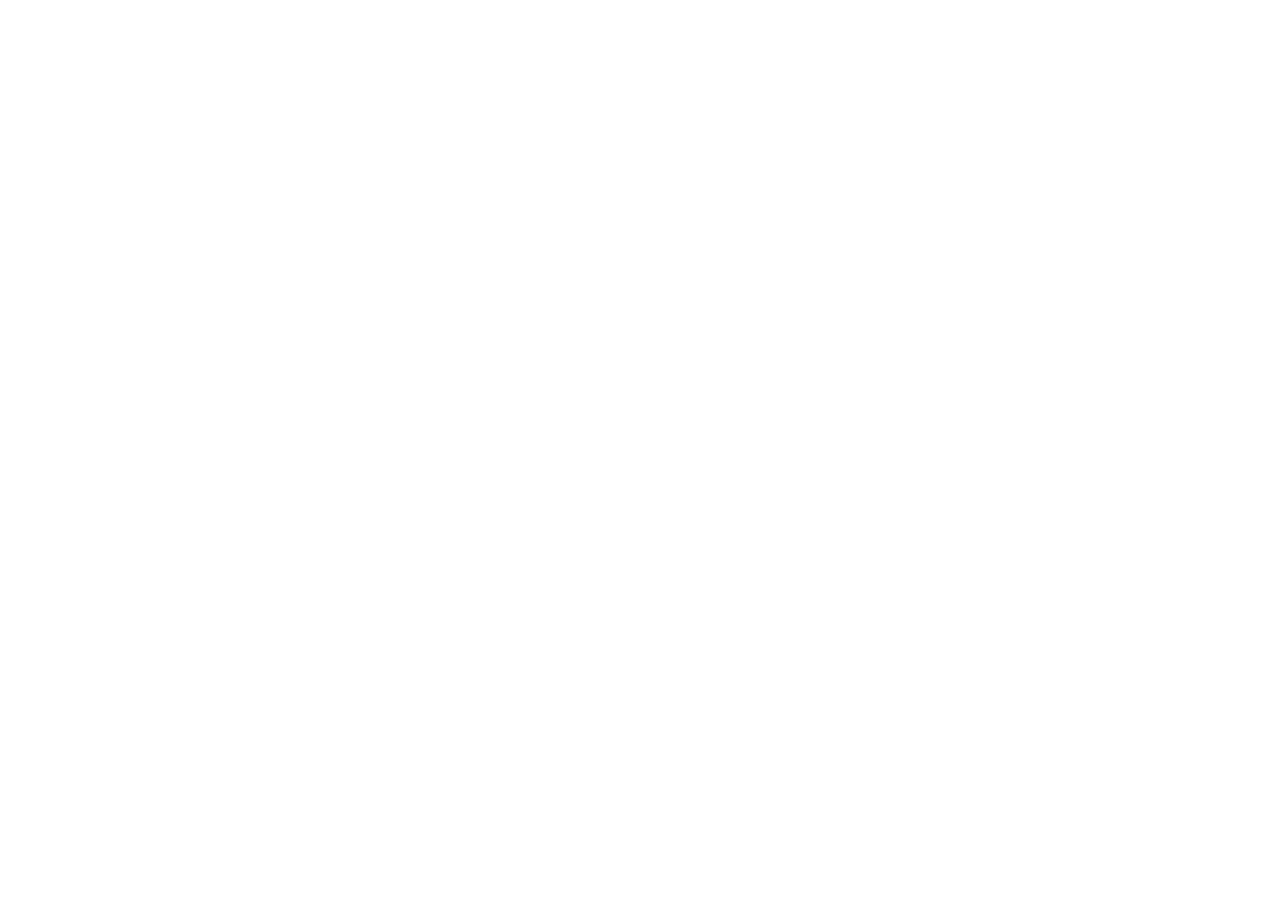
==== index.html @ d002d302 "feat: :sparkles: Se inicia la maquetacion de la página web" ====
<!DOCTYPE html>
<html lang="es">
<head>
    <meta charset="UTF-8">
    <meta name="viewport" content="width=device-width, initial-scale=1.0">
    <title>RESTAURANTE EL BUEN SAZÓN</title>
</head>
<body>
    
</body>
</html>
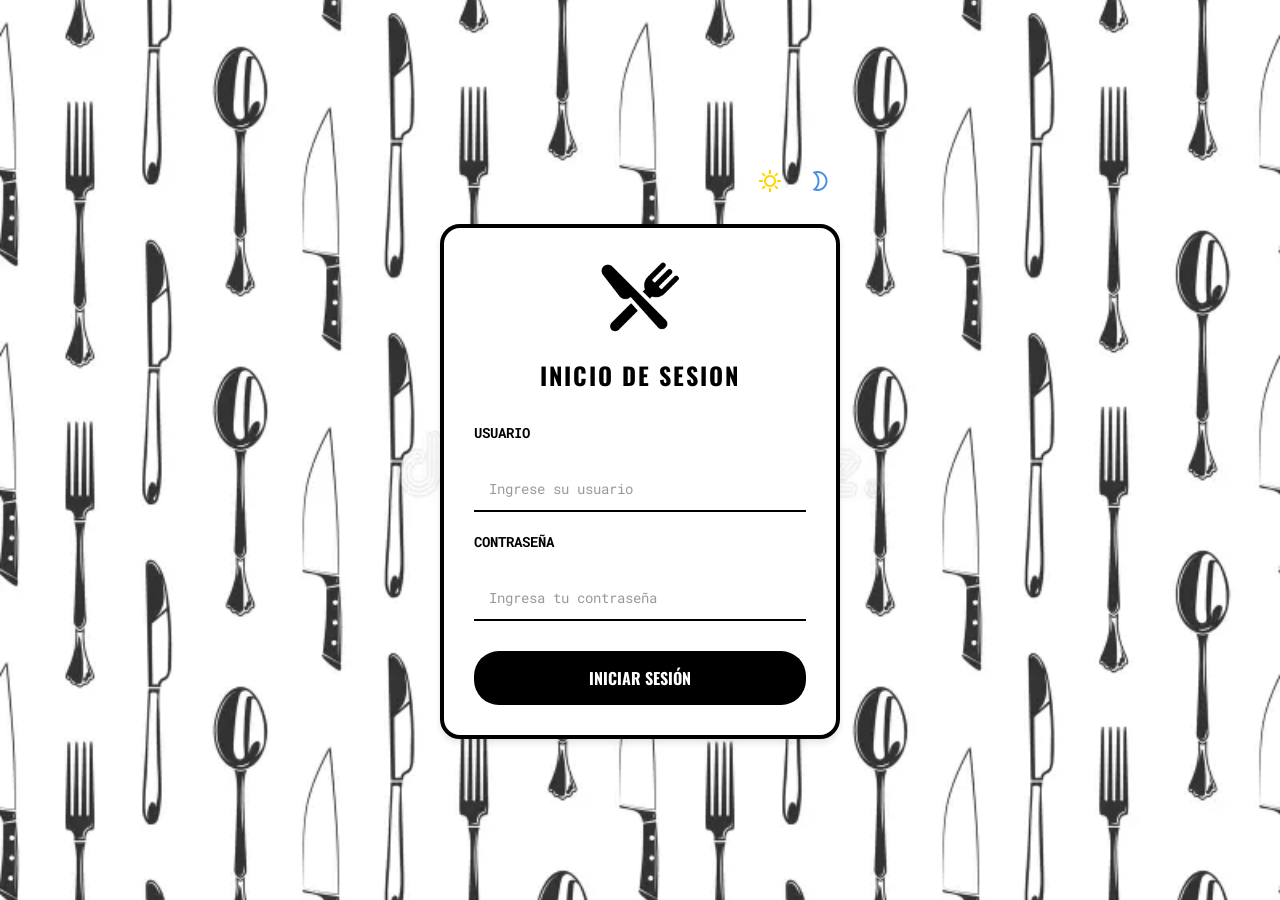
==== commit f1e3e256: "refactor: :fire: Se quito el archivo index.html y se cambio el archivo login.html a index.html" ====
--- a/index.html
+++ b/index.html
@@ -1,11 +1,50 @@
 <!DOCTYPE html>
 <html lang="es">
+
 <head>
     <meta charset="UTF-8">
     <meta name="viewport" content="width=device-width, initial-scale=1.0">
-    <title>RESTAURANTE EL BUEN SAZÓN</title>
+
+    <link rel="stylesheet" href="https://fonts.googleapis.com/css2?family=Material+Symbols+Outlined" />
+    <link rel="stylesheet" href="./css/sytle.css">
+    <link rel="stylesheet" href="./css/layout.css">
+    <link rel="stylesheet" href="./css/login.css">
+    
+    <title>El Buen Sazón - Login</title>
 </head>
+
 <body>
+    <section class="contenedor">
+        <div class="contenido">
+            <div class="icono-claro-oscuro">
+                <button type="button" id="btnClaro">
+                    <span class="material-symbols-outlined">sunny</span>
+                </button>
+                <button type="button" id="btnOscuro">
+                    <span class="material-symbols-outlined">mode_night</span>
+                </button>
+            </div>
+            <div class="contenido__login">
+                <div class="login__logo">
+                    <img src="./icon/utensilios.png" alt="icono-utensilios">
+                    <h1>INICIO DE SESION</h1>
+                </div>
+                <div class="login__formulario">
+                    <form class="formulario__login">
+                        <!-- Formulario -->
+                        <label>USUARIO</label>
+                        <input type="text" placeholder="Ingrese su usuario" id="usuario__login" required>
     
+                        <label>CONTRASEÑA</label>
+                        <input type="password" placeholder="Ingresa tu contraseña" id="contrasenia__login" required>
+    
+                        <button type="submit" id="btnIniciarSesion">Iniciar Sesión</button>
+                    </form>
+                </div>
+            </div>
+        </div>
+    </section>
+
+    <script src="./js/login.js"></script>
 </body>
 </html>
--- a/css/sytle.css
+++ b/css/sytle.css
@@ -0,0 +1,27 @@
+@import url('https://fonts.googleapis.com/css2?family=Roboto+Mono:ital,wght@0,100..700;1,100..700&display=swap');
+@import url('https://fonts.googleapis.com/css2?family=Oswald:wght@200..700&display=swap');
+:root {
+    --background-principal: white;
+    --background-secundario: black;
+
+    --font-principal: "Roboto Mono", monospace;
+    --font-Titulos: "Oswald", sans-serif;
+
+    --font-size: 16px;
+    --shadow-card: 0 8px 0 #BDBDBD;
+}
+
+html {
+    scroll-behavior: smooth;
+}
+
+* {
+    margin: 0;
+    padding: 0;
+    box-sizing: border-box;  
+}
+
+body {
+   min-height: 100vh;
+   font-family: var(--font-principal);
+}
--- a/css/layout.css
+++ b/css/layout.css
@@ -0,0 +1,85 @@
+.contenedor {
+    width: 100%;
+    min-height: 100vh;
+    background: var(--background-principal);
+    padding: 20px;
+}
+
+.contenido__usuario {
+    display: flex;
+    justify-content: space-between;
+    align-items: center;
+    
+}
+
+.divider {
+    height: 1px;
+    background-color: var(--background-secundario);
+    margin: 20px 0;
+}
+
+.informacion__usuario {
+    display: flex;
+    align-items: center;
+}
+
+.informacion__usuario h2 {
+    font-size: 2rem;
+    font-weight: bold;
+}
+
+.material-symbols-outlined {
+    font-size: 2rem;
+    background-color: var(--background-principal);
+    color: var(--background-secundario);
+}
+
+.informacion__usuario .material-symbols-outlined {
+    font-size: 3rem;
+}
+
+#btnSalir,
+#btnRegresa-menuPrincipal,
+.btnRegresar {
+    background: transparent;
+    border: none;
+    padding: 0;
+    cursor: pointer;
+}
+
+
+#btnRegresa-menuPrincipal h3 {
+    font-size: 1.2rem;
+}
+
+.contenido {
+    width: 100%;
+}
+
+/* TITULOS */
+.titulo {
+    margin-top: 30px;
+    margin-bottom: 40px;
+    text-align: center;
+}
+
+.titulo h1,
+.titulo h2 {
+    font-family: var(--font-Titulos);
+    font-size: 2rem;
+    font-weight: 500;
+}
+
+/* REGRESAR */
+.btnRegresar {
+    display: flex;
+    align-items: center;
+    gap: 10px;
+    border: none;
+    background: transparent;
+    cursor: pointer;
+}
+
+.btnRegresar h3 {
+    font-size: 1.2rem;
+}
--- a/css/login.css
+++ b/css/login.css
@@ -0,0 +1,172 @@
+/* Contenedor principal */
+.contenedor {
+    min-height: 100vh;
+    display: flex;
+    justify-content: center;
+    align-items: center;
+    background: var(--background-principal);
+    background-image: url('../img/fondos/fondo_claro.png');
+    background-size: cover;
+    background-position: center;
+    background-repeat: no-repeat;
+    padding: 20px;
+}
+
+.contenido {
+    width: 100%;
+    max-width: 400px;
+}
+
+/* Botones de tema claro/oscuro */
+.icono-claro-oscuro {
+    display: flex;
+    justify-content: flex-end;
+    gap: 10px;
+    margin-bottom: 20px;
+}
+
+.icono-claro-oscuro button {
+    background: none;
+    border: none;
+    cursor: pointer;
+    padding: 8px;
+    border-radius: 50%;
+    transition: background-color 0.3s ease;
+}
+
+.icono-claro-oscuro button:hover {
+    background-color: rgba(0, 0, 0, 0.1);
+}
+
+.icono-claro-oscuro .material-symbols-outlined {
+    font-size: 24px;
+}
+
+#btnClaro .material-symbols-outlined {
+    color: #ffd700;
+}
+
+#btnOscuro .material-symbols-outlined {
+    color: #4a90e2;
+}
+
+/* Contenido del login */
+.contenido__login {
+    background: #ffffff;
+    border-radius: 20px;
+    border: 4px solid var(--background-secundario);
+    padding: 30px;
+    box-shadow: 0 4px 6px rgba(0, 0, 0, 0.1);  
+}
+
+/* Logo */
+.login__logo {
+    text-align: center;
+    margin-bottom: 30px;
+}
+
+.login__logo img {
+    width: 80px;
+    height: 80px;
+    margin-bottom: 15px;
+}
+
+.login__logo h1 {
+    font-family: var(--font-Titulos);
+    font-size: 24px;
+    color: #000000;
+    text-transform: uppercase;
+    letter-spacing: 2px;
+}
+
+/* Formulario */
+.login__formulario {
+    margin-top: 20px;
+}
+
+.formulario__login {
+    display: flex;
+    flex-direction: column;
+    gap: 20px;
+}
+
+.formulario__login label {
+    font-family: var(--font-principal);
+    font-size: 14px;
+    font-weight: bold;
+    color: #000000;
+    margin-bottom: 5px;
+    display: block;
+}
+
+.formulario__login input {
+    width: 100%;
+    padding: 12px 15px;
+    border: none;
+    border-bottom: 2px solid #000000;
+    border-radius: 0;
+    font-family: var(--font-principal);
+    font-size: 14px;
+    background: transparent;
+    color: #000000;
+    transition: border-color 0.3s ease;
+}
+
+.formulario__login input:focus {
+    outline: none;
+    border-bottom-color: #ff6b35;
+}
+
+.formulario__login input::placeholder {
+    color: #999;
+}
+
+.formulario__login button[type="submit"] {
+    width: 100%;
+    padding: 15px;
+    background: #000000;
+    color: white;
+    border: none;
+    border-radius: 25px;
+    font-family: var(--font-Titulos);
+    font-size: 16px;
+    font-weight: bold;
+    text-transform: uppercase;
+    cursor: pointer;
+    transition: background-color 0.3s ease, transform 0.2s ease;
+    margin-top: 10px;
+}
+
+.formulario__login button[type="submit"]:hover {
+    background: #e55a2b;
+    transform: translateY(-2px);
+}
+
+.formulario__login button[type="submit"]:active {
+    transform: translateY(0);
+}
+
+/* Mensaje de error */
+.error-message {
+    background: #ff4444;
+    color: white;
+    padding: 12px;
+    border-radius: 8px;
+    text-align: center;
+    font-family: var(--font-principal);
+    font-size: 14px;
+    margin-top: 15px;
+    animation: fadeIn 0.3s ease;
+}
+
+@keyframes fadeIn {
+    from {
+        opacity: 0;
+        transform: translateY(-10px);
+    }
+    to {
+        opacity: 1;
+        transform: translateY(0);
+    }
+}
+
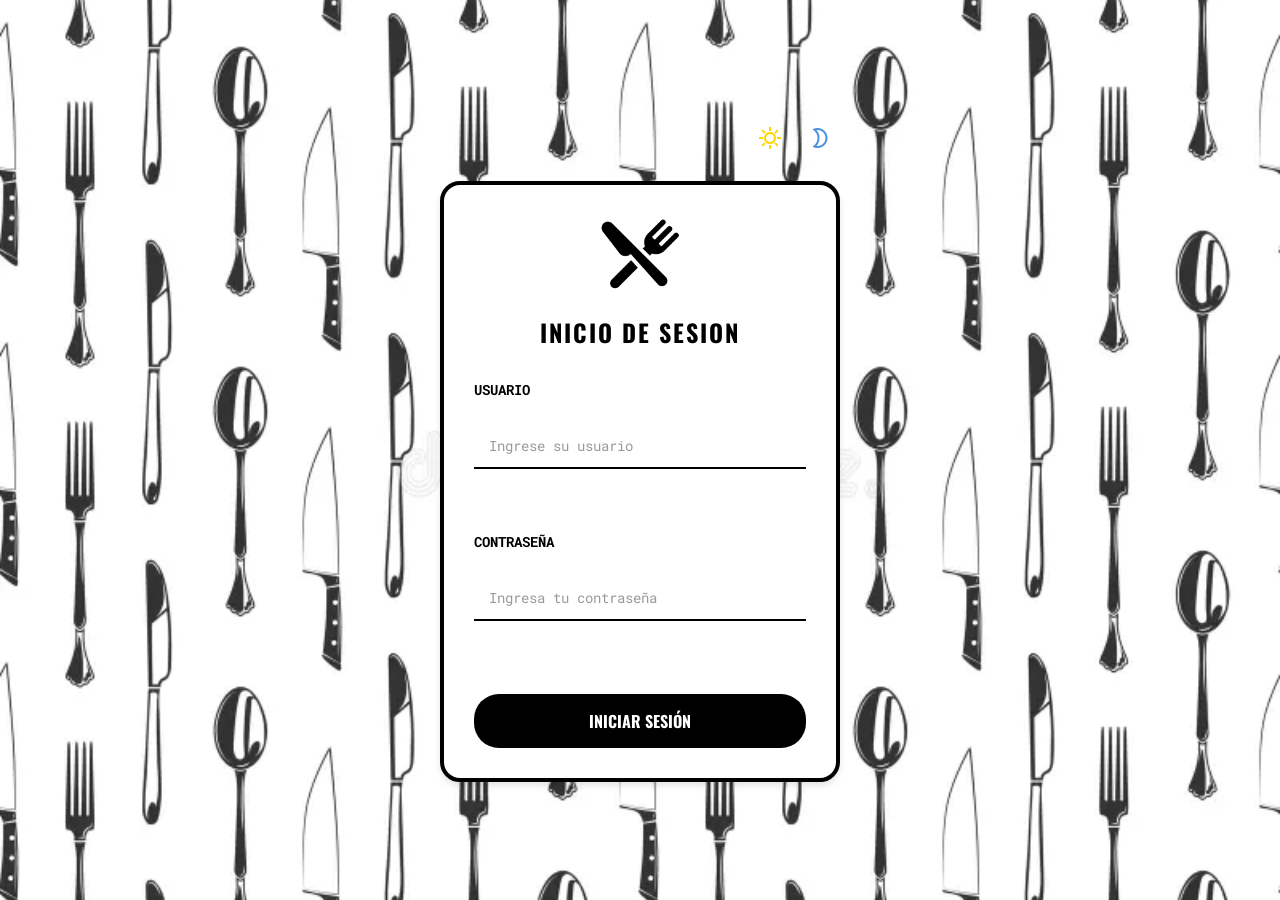
==== commit 63ec641a: "feat: :sparkles: Se agregan la funcion de validar correo electronico" ====
--- a/index.html
+++ b/index.html
@@ -30,13 +30,15 @@
                     <h1>INICIO DE SESION</h1>
                 </div>
                 <div class="login__formulario">
-                    <form class="formulario__login">
+                    <form class="formulario__login" id="formularioLogin">
                         <!-- Formulario -->
                         <label>USUARIO</label>
-                        <input type="text" placeholder="Ingrese su usuario" id="usuario__login" required>
+                        <input type="email" placeholder="Ingrese su usuario" id="usuario__login" required>
+                        <p class="error" id="errorUsuario"></p>
     
                         <label>CONTRASEÑA</label>
                         <input type="password" placeholder="Ingresa tu contraseña" id="contrasenia__login" required>
+                        <p class="error" id="errorContrasenia"></p>
     
                         <button type="submit" id="btnIniciarSesion">Iniciar Sesión</button>
                     </form>
--- a/css/sytle.css
+++ b/css/sytle.css
@@ -3,12 +3,12 @@
 :root {
     --background-principal: white;
     --background-secundario: black;
+    --background-terciario: #5c5b5b;
 
     --font-principal: "Roboto Mono", monospace;
     --font-Titulos: "Oswald", sans-serif;
 
     --font-size: 16px;
-    --shadow-card: 0 8px 0 #BDBDBD;
 }
 
 html {
@@ -22,6 +22,5 @@
 }
 
 body {
-   min-height: 100vh;
-   font-family: var(--font-principal);
-}
+   min-height: 100vh; 
+}
--- a/css/layout.css
+++ b/css/layout.css
@@ -29,57 +29,18 @@
 }
 
 .material-symbols-outlined {
-    font-size: 2rem;
+    font-size: 3rem;
     background-color: var(--background-principal);
     color: var(--background-secundario);
 }
 
-.informacion__usuario .material-symbols-outlined {
-    font-size: 3rem;
-}
-
-#btnSalir,
-#btnRegresa-menuPrincipal,
-.btnRegresar {
+#btnSalir {
     background: transparent;
     border: none;
     padding: 0;
     cursor: pointer;
 }
 
-
-#btnRegresa-menuPrincipal h3 {
-    font-size: 1.2rem;
-}
-
 .contenido {
     width: 100%;
 }
-
-/* TITULOS */
-.titulo {
-    margin-top: 30px;
-    margin-bottom: 40px;
-    text-align: center;
-}
-
-.titulo h1,
-.titulo h2 {
-    font-family: var(--font-Titulos);
-    font-size: 2rem;
-    font-weight: 500;
-}
-
-/* REGRESAR */
-.btnRegresar {
-    display: flex;
-    align-items: center;
-    gap: 10px;
-    border: none;
-    background: transparent;
-    cursor: pointer;
-}
-
-.btnRegresar h3 {
-    font-size: 1.2rem;
-}
--- a/css/login.css
+++ b/css/login.css
@@ -147,6 +147,14 @@
 }
 
 /* Mensaje de error */
+.error {
+    color: #ff4444;
+    font-size: 12px;
+    margin-top: 5px;
+    min-height: 18px;
+    font-family: var(--font-principal);
+}
+
 .error-message {
     background: #ff4444;
     color: white;
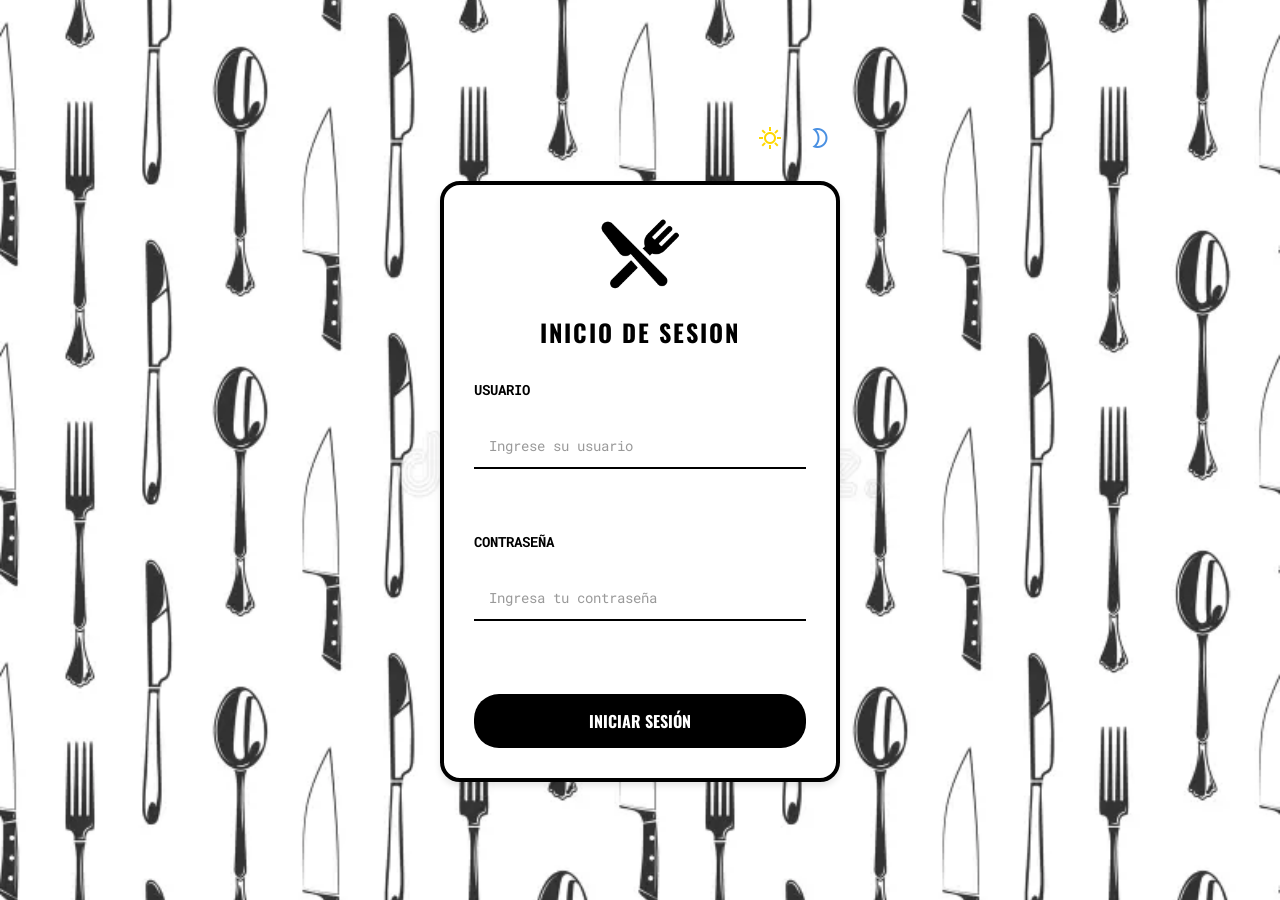
==== commit f647e33e: "refactor: :zap: Se mejora la lógica para los temas claro y oscuro" ====
--- a/index.html
+++ b/index.html
@@ -47,6 +47,7 @@
         </div>
     </section>
 
+    <script src="./js/utils.js"></script>
     <script src="./js/login.js"></script>
 </body>
 </html>
--- a/css/sytle.css
+++ b/css/sytle.css
@@ -1,13 +1,33 @@
 @import url('https://fonts.googleapis.com/css2?family=Roboto+Mono:ital,wght@0,100..700;1,100..700&display=swap');
 @import url('https://fonts.googleapis.com/css2?family=Oswald:wght@200..700&display=swap');
 :root {
-    --background-principal: white;
-    --background-secundario: black;
-    --background-terciario: #5c5b5b;
+    /* Fondos y textos */
+    --bg-color: #ffffff;
+    --text-color: #000000;
+    --card-bg: #f5f5f5;
+    --card-border: #cccccc;
+    --input-bg: #ffffff;
+    --input-border: #999999;
+    --divider-color: #000000;
 
+    /* Botones */
+    --btn-primary-bg: #000000;
+    --btn-primary-text: #ffffff;
+
+    /* Sombras */
+    --shadow-card: 0 8px 0 #BDBDBD;
+
+    /* Estados */
+    --success-bg: #d4edda;
+    --success-text: #155724;
+    --success-border: #c3e6cb;
+    --error-bg: #f8d7da;
+    --error-text: #721c24;
+    --error-border: #f5c6cb;
+
+    /* Tipografía */
     --font-principal: "Roboto Mono", monospace;
     --font-Titulos: "Oswald", sans-serif;
-
     --font-size: 16px;
 }
 
@@ -22,5 +42,25 @@
 }
 
 body {
-   min-height: 100vh; 
-}+   min-height: 100vh;
+   font-family: var(--font-principal);
+   background: var(--bg-color);
+   color: var(--text-color);
+}
+
+body.tema-oscuro {
+    --bg-color: #1a1a1a;
+    --text-color: #ffffff;
+    --card-bg: #2d2d2d;
+    --card-border: #444444;
+    --input-bg: #2d2d2d;
+    --input-border: #555555;
+    --divider-color: #ffffff;
+    --shadow-card: 0 8px 0 #444444;
+    --success-bg: #1b5e20;
+    --success-text: #c8e6c9;
+    --success-border: #2e7d32;
+    --error-bg: #b71c1c;
+    --error-text: #ffcdd2;
+    --error-border: #c62828;
+}
--- a/css/layout.css
+++ b/css/layout.css
@@ -1,7 +1,7 @@
 .contenedor {
     width: 100%;
     min-height: 100vh;
-    background: var(--background-principal);
+    background: var(--bg-color);
     padding: 20px;
 }
 
@@ -9,38 +9,82 @@
     display: flex;
     justify-content: space-between;
     align-items: center;
-    
 }
 
 .divider {
     height: 1px;
-    background-color: var(--background-secundario);
+    background-color: var(--divider-color);
     margin: 20px 0;
 }
 
 .informacion__usuario {
     display: flex;
     align-items: center;
+    gap: 10px;
 }
 
 .informacion__usuario h2 {
-    font-size: 2rem;
+    font-size: 1rem;
     font-weight: bold;
+    color: var(--text-color);
+    margin: 0;
 }
 
 .material-symbols-outlined {
-    font-size: 3rem;
-    background-color: var(--background-principal);
-    color: var(--background-secundario);
+    font-size: 2rem;
+    background-color: transparent;
+    color: var(--text-color);
 }
 
-#btnSalir {
+.informacion__usuario .material-symbols-outlined {
+    font-size: 2rem;
+}
+
+#btnSalir,
+#btnRegresa-menuPrincipal,
+.btnRegresar {
     background: transparent;
     border: none;
     padding: 0;
     cursor: pointer;
+    color: var(--text-color);
+}
+
+#btnRegresa-menuPrincipal h3 {
+    font-size: 1.2rem;
+    color: var(--text-color);
 }
 
 .contenido {
     width: 100%;
 }
+
+/* TITULOS */
+.titulo {
+    margin-top: 30px;
+    margin-bottom: 40px;
+    text-align: center;
+}
+
+.titulo h1,
+.titulo h2 {
+    font-family: var(--font-Titulos);
+    font-size: 2rem;
+    font-weight: 500;
+    color: var(--text-color);
+}
+
+/* REGRESAR */
+.btnRegresar {
+    display: flex;
+    align-items: center;
+    gap: 10px;
+    border: none;
+    background: transparent;
+    cursor: pointer;
+}
+
+.btnRegresar h3 {
+    font-size: 1.2rem;
+    color: var(--text-color);
+}
--- a/css/login.css
+++ b/css/login.css
@@ -4,12 +4,25 @@
     display: flex;
     justify-content: center;
     align-items: center;
-    background: var(--background-principal);
     background-image: url('../img/fondos/fondo_claro.png');
     background-size: cover;
     background-position: center;
     background-repeat: no-repeat;
     padding: 20px;
+}
+
+/* Tema oscuro: usar fondo oscuro con imagen */
+body.tema-oscuro .contenedor {
+    background-image: url('../img/fondos/fondo_oscuro.png');
+}
+
+/* La tarjeta del login se mantiene blanca siempre */
+.contenido__login {
+    background: #ffffff;
+    border-radius: 20px;
+    border: 4px solid #000000;
+    padding: 30px;
+    box-shadow: 0 4px 6px rgba(0, 0, 0, 0.1);
 }
 
 .contenido {
@@ -48,15 +61,6 @@
 
 #btnOscuro .material-symbols-outlined {
     color: #4a90e2;
-}
-
-/* Contenido del login */
-.contenido__login {
-    background: #ffffff;
-    border-radius: 20px;
-    border: 4px solid var(--background-secundario);
-    padding: 30px;
-    box-shadow: 0 4px 6px rgba(0, 0, 0, 0.1);  
 }
 
 /* Logo */
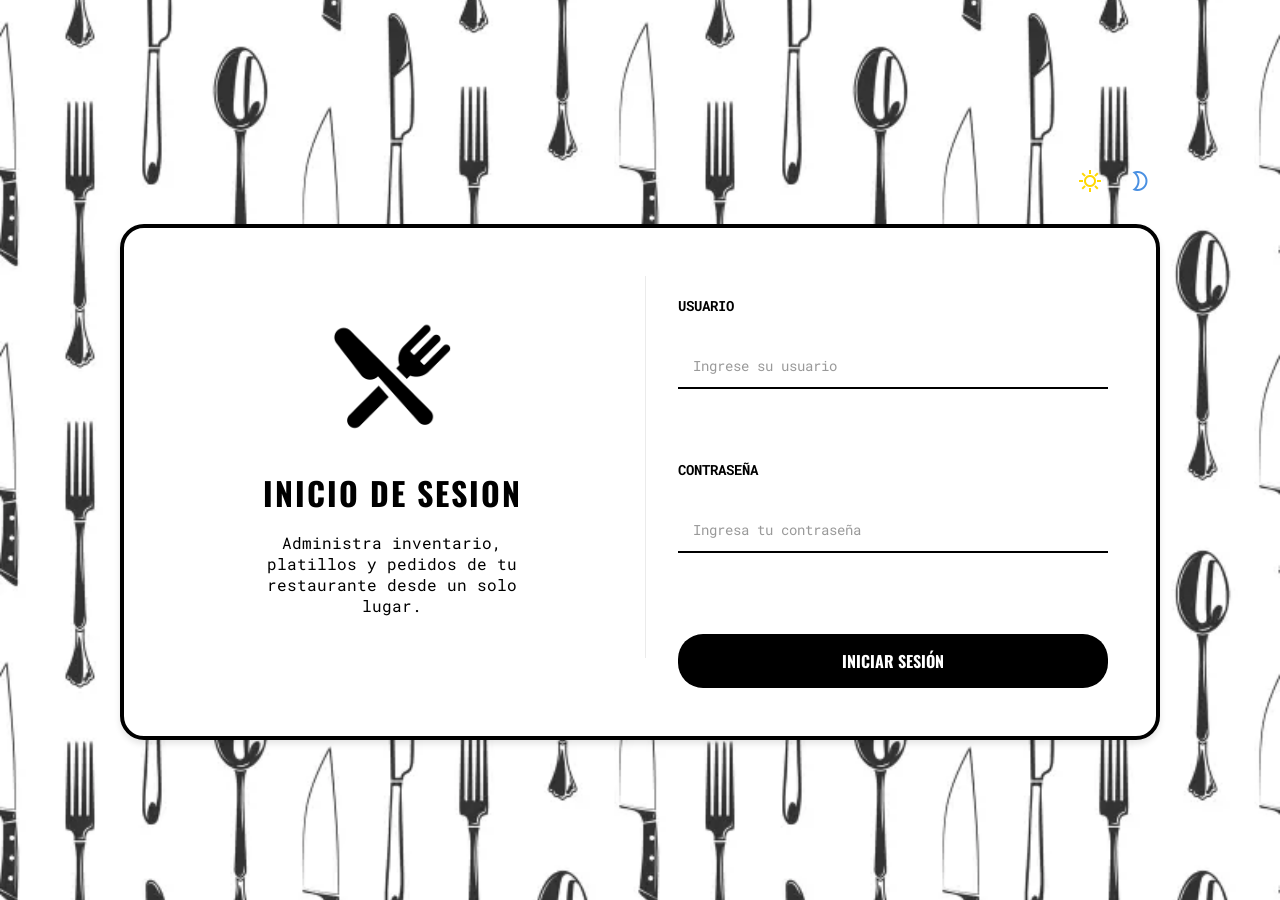
==== commit 94047601: "feat: :sparkles: Se agrego la version desktop" ====
--- a/index.html
+++ b/index.html
@@ -9,6 +9,7 @@
     <link rel="stylesheet" href="./css/sytle.css">
     <link rel="stylesheet" href="./css/layout.css">
     <link rel="stylesheet" href="./css/login.css">
+    <link rel="stylesheet" href="./css/desktop/login-desktop.css">
     
     <title>El Buen Sazón - Login</title>
 </head>
@@ -28,6 +29,7 @@
                 <div class="login__logo">
                     <img src="./icon/utensilios.png" alt="icono-utensilios">
                     <h1>INICIO DE SESION</h1>
+                    <p>Administra inventario, platillos y pedidos de tu restaurante desde un solo lugar.</p>
                 </div>
                 <div class="login__formulario">
                     <form class="formulario__login" id="formularioLogin">
--- a/css/desktop/login-desktop.css
+++ b/css/desktop/login-desktop.css
@@ -0,0 +1,69 @@
+@media (min-width: 1024px) {
+    .contenido {
+        max-width: 1040px;
+        margin: 0 auto;
+    }
+
+    .contenido__login {
+        display: grid;
+        grid-template-columns: 1.1fr 1fr;
+        gap: 32px;
+        padding: 48px;
+        border-radius: 24px;
+    }
+
+    .login__logo {
+        display: grid;
+        align-content: center;
+        justify-items: center;
+        gap: 16px;
+        border-right: 1px solid rgba(0, 0, 0, 0.08);
+        padding-right: 32px;
+    }
+
+    .login__logo img {
+        width: 120px;
+        height: 120px;
+    }
+
+    .login__logo h1 {
+        font-size: 2rem;
+    }
+
+    .login__logo p {
+        font-size: 1rem;
+        color: var(--background-secundario);
+        text-align: center;
+        max-width: 280px;
+    }
+
+    .login__formulario {
+        display: flex;
+        flex-direction: column;
+        justify-content: center;
+    }
+
+    .formulario__login {
+        gap: 24px;
+    }
+
+    body.tema-oscuro .login__logo {
+        border-right: 1px solid rgba(255, 255, 255, 0.1);
+    }
+}
+
+@media (min-width: 1440px) {
+    .contenido__login {
+        grid-template-columns: 1fr 1fr;
+        padding: 56px;
+    }
+
+    .login__logo h1 {
+        font-size: 2.4rem;
+    }
+
+    .formulario__login button[type="submit"] {
+        font-size: 18px;
+        padding: 18px;
+    }
+}
